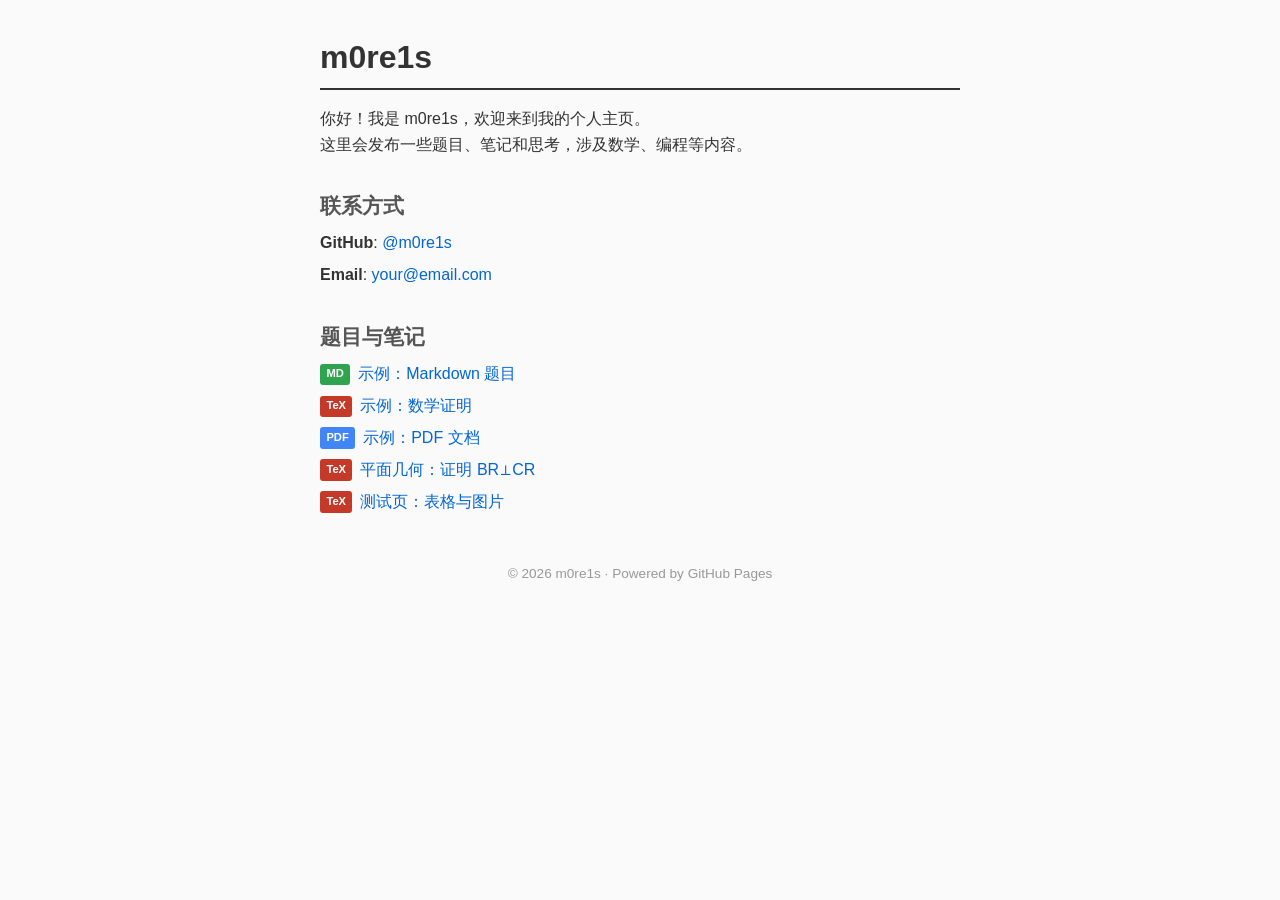
==== index.html @ 66e79171 "添加表格与图片测试页，增加CSS样式支持" ====
<!DOCTYPE html>
<html lang="zh-CN">
<head>
    <meta charset="UTF-8">
    <meta name="viewport" content="width=device-width, initial-scale=1.0">
    <title>m0re1s - 个人主页</title>
    <link rel="stylesheet" href="style.css">
</head>
<body>
    <div class="container">
        <section class="section">
            <h1>m0re1s</h1>
            <p>你好！我是 m0re1s，欢迎来到我的个人主页。</p>
            <p>这里会发布一些题目、笔记和思考，涉及数学、编程等内容。</p>
        </section>

        <section class="section">
            <h2>联系方式</h2>
            <ul class="contact-list">
                <li><strong>GitHub</strong>: <a href="https://github.com/m0re1s" target="_blank">@m0re1s</a></li>
                <li><strong>Email</strong>: <a href="mailto:your@email.com">your@email.com</a></li>
            </ul>
        </section>

        <section class="section">
            <h2>题目与笔记</h2>
            <ul class="post-list">
                <li><span class="tag tag-md">MD</span> <a href="post.html?file=example-md.md">示例：Markdown 题目</a></li>
                <li><span class="tag tag-tex">TeX</span> <a href="post.html?file=example-tex.md">示例：数学证明</a></li>
                <li><span class="tag tag-pdf">PDF</span> <a href="post.html?file=example-pdf.md">示例：PDF 文档</a></li>
                <li><span class="tag tag-tex">TeX</span> <a href="post.html?file=geometry-perpendicular.md">平面几何：证明 BR⊥CR</a></li>
                <li><span class="tag tag-tex">TeX</span> <a href="post.html?file=test-table-image.md">测试页：表格与图片</a></li>
            </ul>
        </section>

        <footer>
            <p>© 2026 m0re1s · Powered by GitHub Pages</p>
        </footer>
    </div>
</body>
</html>
---- style.css ----
* { margin: 0; padding: 0; box-sizing: border-box; }
body { font-family: sans-serif; line-height: 1.6; color: #333; background: #fafafa; padding: 2rem 1rem; }
.container { max-width: 640px; margin: 0 auto; }
h1 { font-size: 2rem; border-bottom: 2px solid #333; padding-bottom: .3rem; margin-bottom: 1rem; }
h2 { font-size: 1.3rem; color: #555; margin-bottom: .5rem; }
.section { margin-bottom: 2rem; }
.contact-list, .post-list { list-style: none; padding: 0; }
.contact-list li, .post-list li { margin-bottom: .4rem; }
.post-list li { display: flex; align-items: center; gap: .5rem; }
a { color: #0366d6; text-decoration: none; }
a:hover { text-decoration: underline; }
.tag { font-size: .7rem; padding: .1rem .4rem; border-radius: 3px; color: #fff; font-weight: bold; }
.tag-md { background: #2ea44f; }
.tag-tex { background: #c53929; }
.tag-pdf { background: #4285f4; }
footer { margin-top: 3rem; font-size: .85rem; color: #999; text-align: center; }

/* 文章页 */
#content { max-width: 640px; margin: 0 auto; padding: 2rem 1rem; }
#content h1 { font-size: 1.5rem; border-bottom: 1px solid #ddd; }
#content h2 { font-size: 1.2rem; }
#content pre { background: #f4f4f4; padding: 1rem; border-radius: 4px; overflow-x: auto; }
#content code { background: #f4f4f4; padding: .1rem .3rem; border-radius: 3px; }
#content p { margin-bottom: .8rem; }
#content ul, #content ol { margin-bottom: .8rem; padding-left: 1.5rem; }
#content table { width: 100%; border-collapse: collapse; margin-bottom: .8rem; }
#content th, #content td { border: 1px solid #ddd; padding: .5rem .8rem; text-align: left; }
#content th { background: #f4f4f4; font-weight: bold; }
#content tr:nth-child(even) { background: #f9f9f9; }
#content img { max-width: 100%; height: auto; border-radius: 4px; margin-bottom: .8rem; }
#content .katex-display { margin: 1rem 0; }
.back { display: inline-block; margin-bottom: 1rem; font-size: .9rem; }
iframe { width: 100%; height: 600px; border: 1px solid #ddd; }
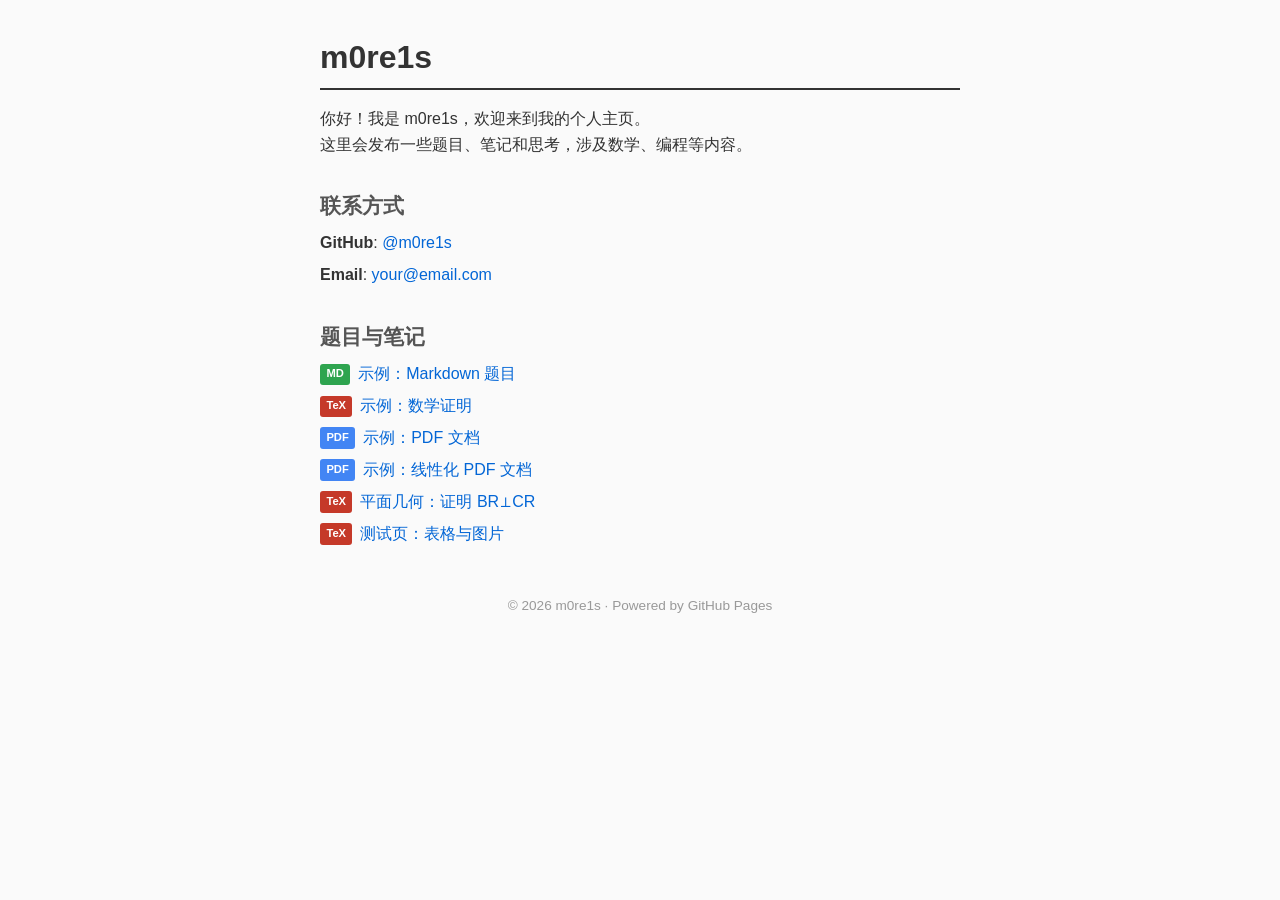
==== commit 8230c8a5: "add linearized PDF comparison page" ====
--- a/index.html
+++ b/index.html
@@ -28,6 +28,7 @@
                 <li><span class="tag tag-md">MD</span> <a href="post.html?file=example-md.md">示例：Markdown 题目</a></li>
                 <li><span class="tag tag-tex">TeX</span> <a href="post.html?file=example-tex.md">示例：数学证明</a></li>
                 <li><span class="tag tag-pdf">PDF</span> <a href="post.html?file=example-pdf.md">示例：PDF 文档</a></li>
+                <li><span class="tag tag-pdf">PDF</span> <a href="post.html?file=example-pdf-linearize.md">示例：线性化 PDF 文档</a></li>
                 <li><span class="tag tag-tex">TeX</span> <a href="post.html?file=geometry-perpendicular.md">平面几何：证明 BR⊥CR</a></li>
                 <li><span class="tag tag-tex">TeX</span> <a href="post.html?file=test-table-image.md">测试页：表格与图片</a></li>
             </ul>
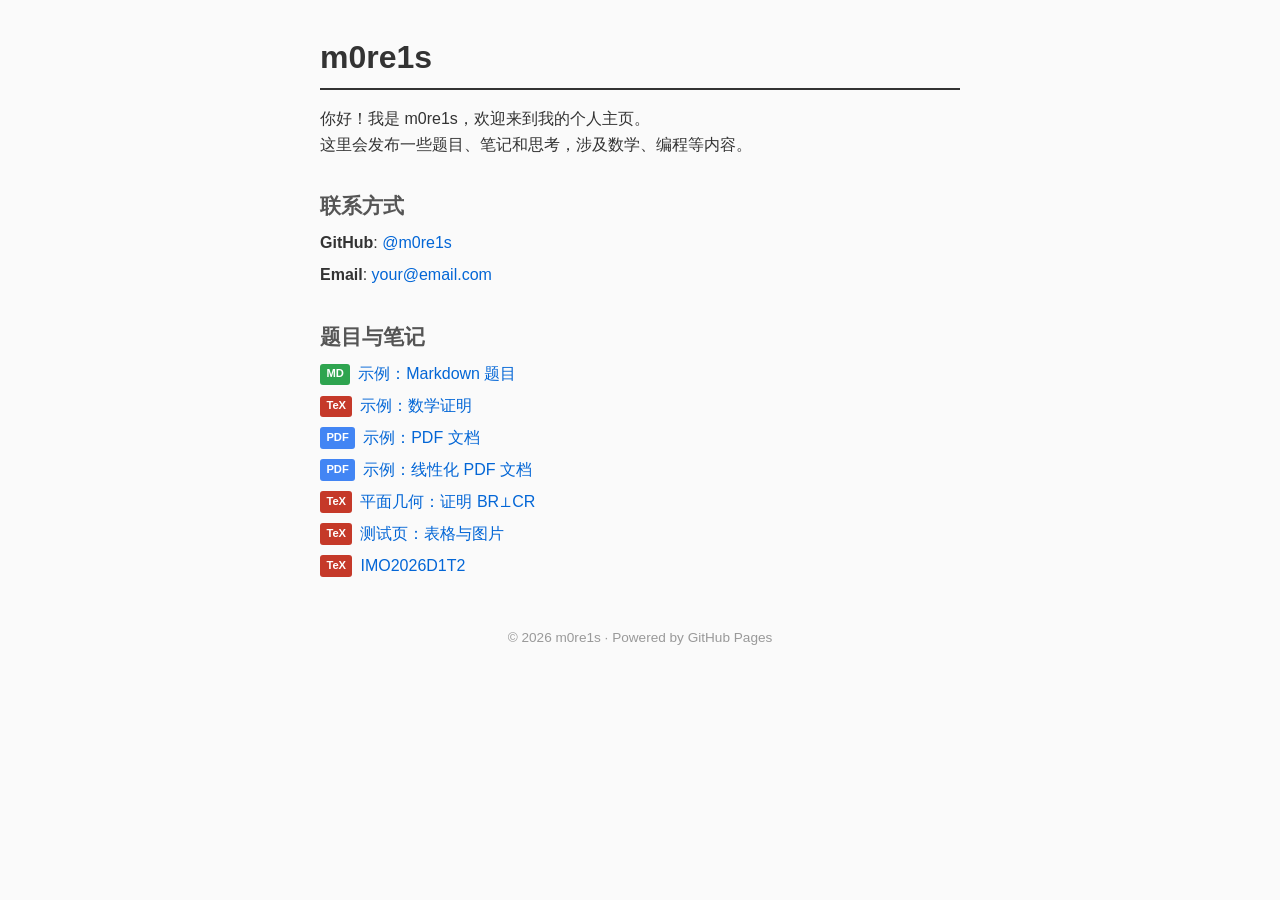
==== commit a5ca98e6: "imo2026" ====
--- a/index.html
+++ b/index.html
@@ -31,6 +31,7 @@
                 <li><span class="tag tag-pdf">PDF</span> <a href="post.html?file=example-pdf-linearize.md">示例：线性化 PDF 文档</a></li>
                 <li><span class="tag tag-tex">TeX</span> <a href="post.html?file=geometry-perpendicular.md">平面几何：证明 BR⊥CR</a></li>
                 <li><span class="tag tag-tex">TeX</span> <a href="post.html?file=test-table-image.md">测试页：表格与图片</a></li>
+                <li><span class="tag tag-tex">TeX</span> <a href="post.html?file=imo2026D1T2.md">IMO2026D1T2</a></li>
             </ul>
         </section>
 
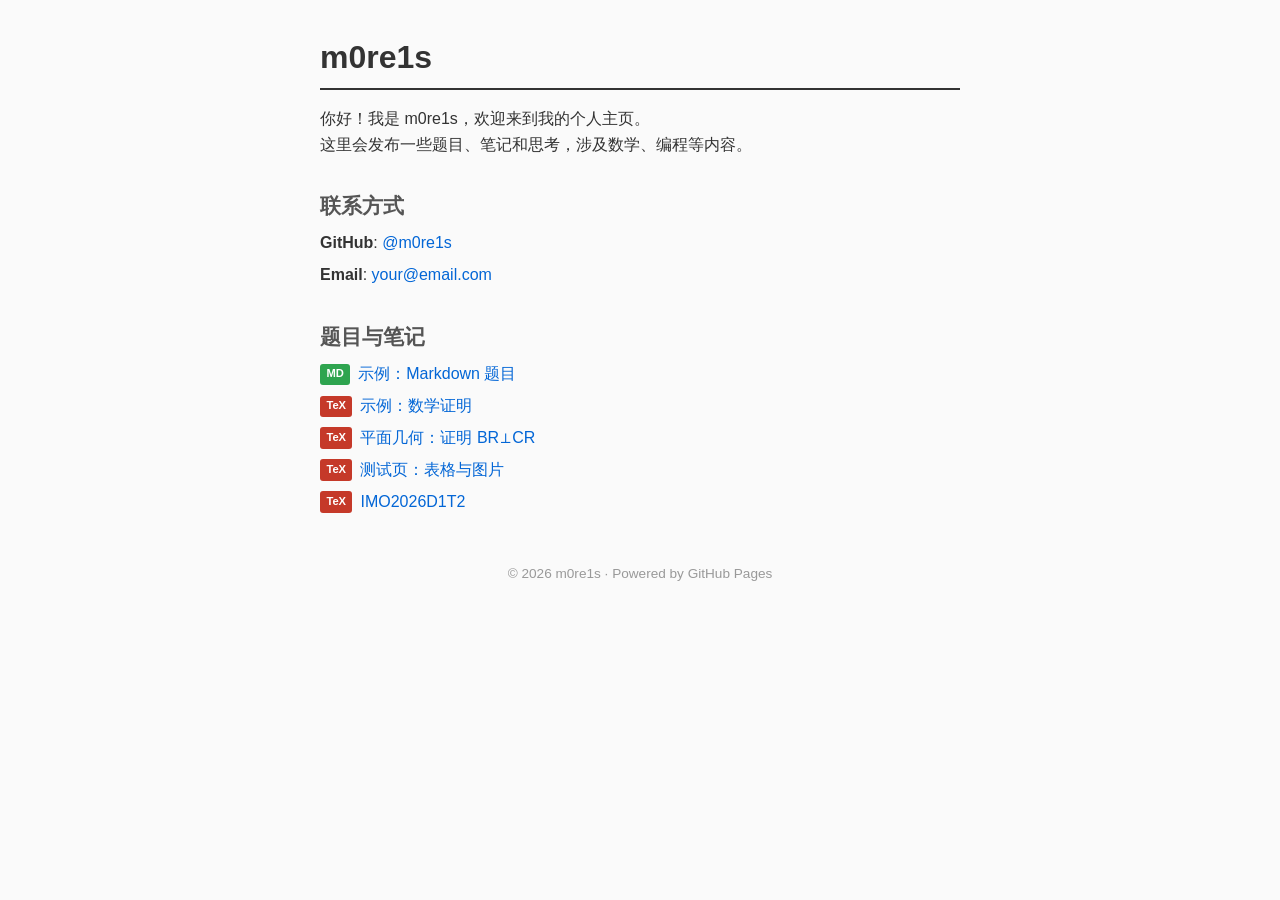
==== commit d2f23b12: "update imo2026" ====
--- a/index.html
+++ b/index.html
@@ -27,8 +27,6 @@
             <ul class="post-list">
                 <li><span class="tag tag-md">MD</span> <a href="post.html?file=example-md.md">示例：Markdown 题目</a></li>
                 <li><span class="tag tag-tex">TeX</span> <a href="post.html?file=example-tex.md">示例：数学证明</a></li>
-                <li><span class="tag tag-pdf">PDF</span> <a href="post.html?file=example-pdf.md">示例：PDF 文档</a></li>
-                <li><span class="tag tag-pdf">PDF</span> <a href="post.html?file=example-pdf-linearize.md">示例：线性化 PDF 文档</a></li>
                 <li><span class="tag tag-tex">TeX</span> <a href="post.html?file=geometry-perpendicular.md">平面几何：证明 BR⊥CR</a></li>
                 <li><span class="tag tag-tex">TeX</span> <a href="post.html?file=test-table-image.md">测试页：表格与图片</a></li>
                 <li><span class="tag tag-tex">TeX</span> <a href="post.html?file=imo2026D1T2.md">IMO2026D1T2</a></li>
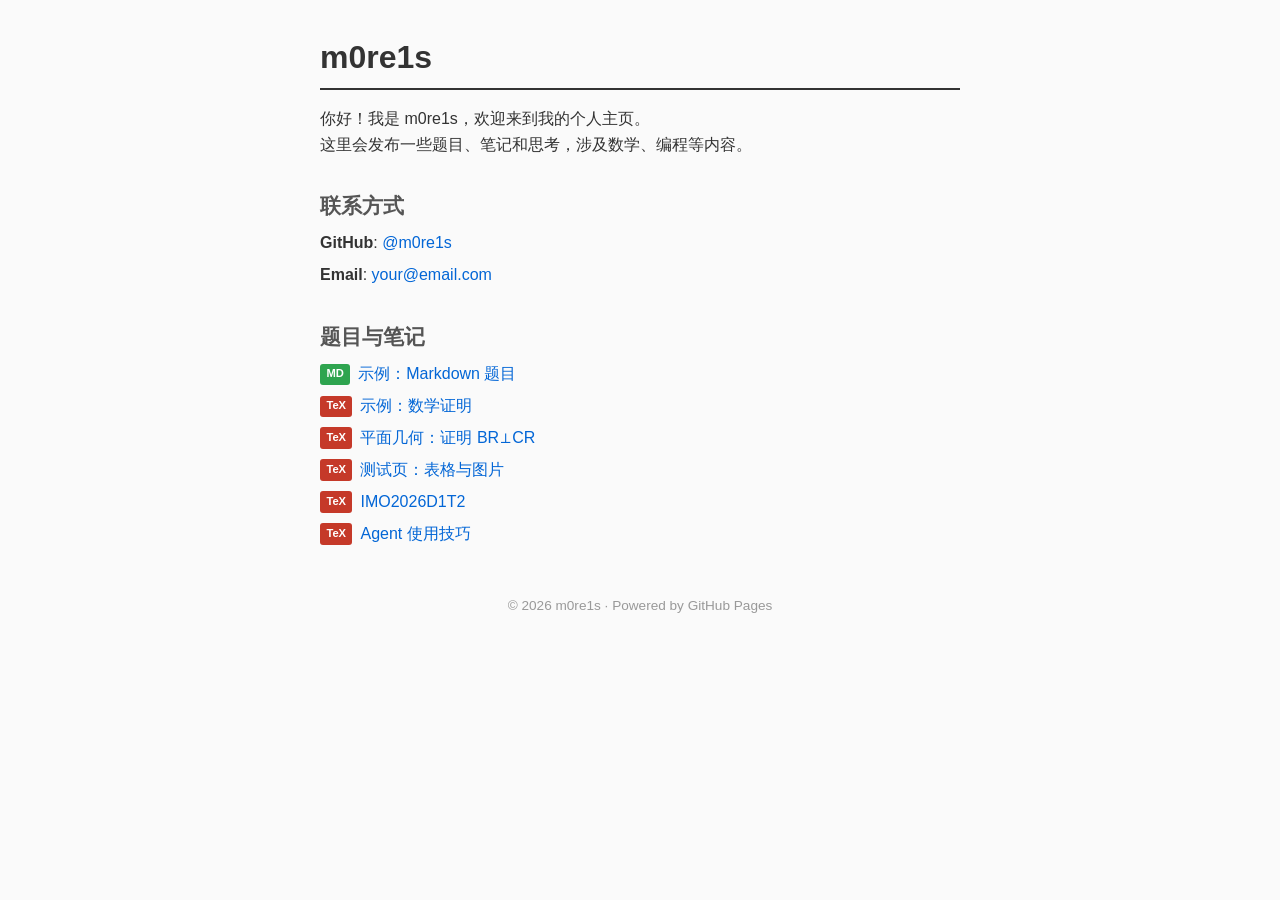
==== commit fad2e555: "add agent tips post; short links via 404; fix katex defer race" ====
--- a/index.html
+++ b/index.html
@@ -29,7 +29,8 @@
                 <li><span class="tag tag-tex">TeX</span> <a href="post.html?file=example-tex.md">示例：数学证明</a></li>
                 <li><span class="tag tag-tex">TeX</span> <a href="post.html?file=geometry-perpendicular.md">平面几何：证明 BR⊥CR</a></li>
                 <li><span class="tag tag-tex">TeX</span> <a href="post.html?file=test-table-image.md">测试页：表格与图片</a></li>
-                <li><span class="tag tag-tex">TeX</span> <a href="post.html?file=imo2026D1T2.md">IMO2026D1T2</a></li>
+                <li><span class="tag tag-tex">TeX</span> <a href="post.html?file=m26072301-imo2026D1T2.md">IMO2026D1T2</a></li>
+                <li><span class="tag tag-tex">TeX</span> <a href="post.html?file=agent-tips.md">Agent 使用技巧</a></li>
             </ul>
         </section>
 
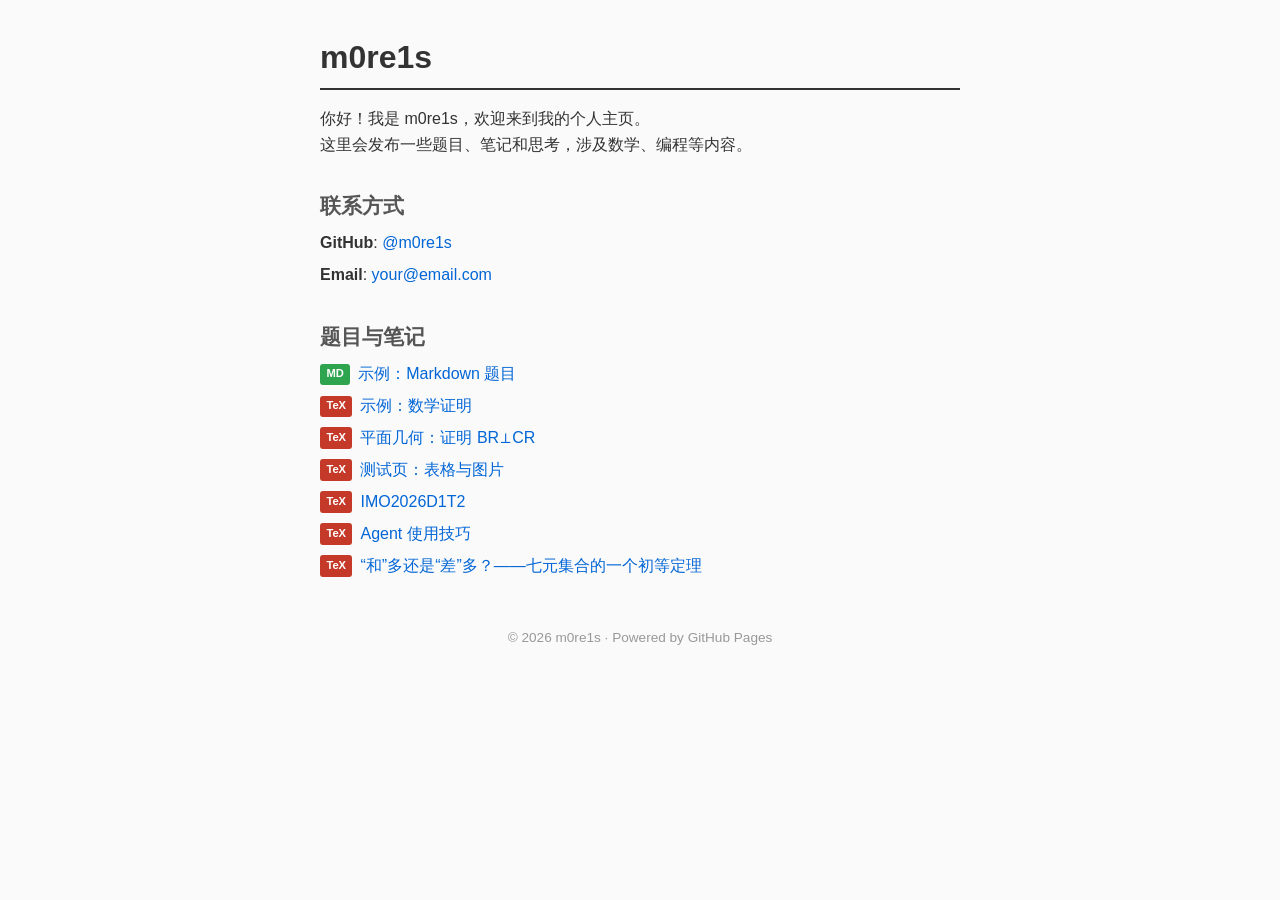
==== commit 046a7b18: "add post: seven elements are not sum-dominant" ====
--- a/index.html
+++ b/index.html
@@ -31,6 +31,7 @@
                 <li><span class="tag tag-tex">TeX</span> <a href="post.html?file=test-table-image.md">测试页：表格与图片</a></li>
                 <li><span class="tag tag-tex">TeX</span> <a href="post.html?file=m26072301-imo2026D1T2.md">IMO2026D1T2</a></li>
                 <li><span class="tag tag-tex">TeX</span> <a href="post.html?file=agent-tips.md">Agent 使用技巧</a></li>
+                <li><span class="tag tag-tex">TeX</span> <a href="post.html?file=mstd-seven-elements.md">“和”多还是“差”多？——七元集合的一个初等定理</a></li>
             </ul>
         </section>
 
--- a/style.css
+++ b/style.css
@@ -30,4 +30,8 @@
 #content img { max-width: 100%; height: auto; border-radius: 4px; margin-bottom: .8rem; }
 #content .katex-display { margin: 1rem 0; }
 .back { display: inline-block; margin-bottom: 1rem; font-size: .9rem; }
+.shortlink { margin-top: 2rem; padding-top: .8rem; border-top: 1px dashed #ddd; font-size: .85rem; color: #666; }
+.shortlink code { background: none; padding: 0; }
+.shortlink button { margin-left: .4rem; font-size: .8rem; padding: .1rem .5rem; border: 1px solid #ccc; border-radius: 3px; background: #fff; color: #333; cursor: pointer; }
+.shortlink button:hover { background: #f0f0f0; }
 iframe { width: 100%; height: 600px; border: 1px solid #ddd; }
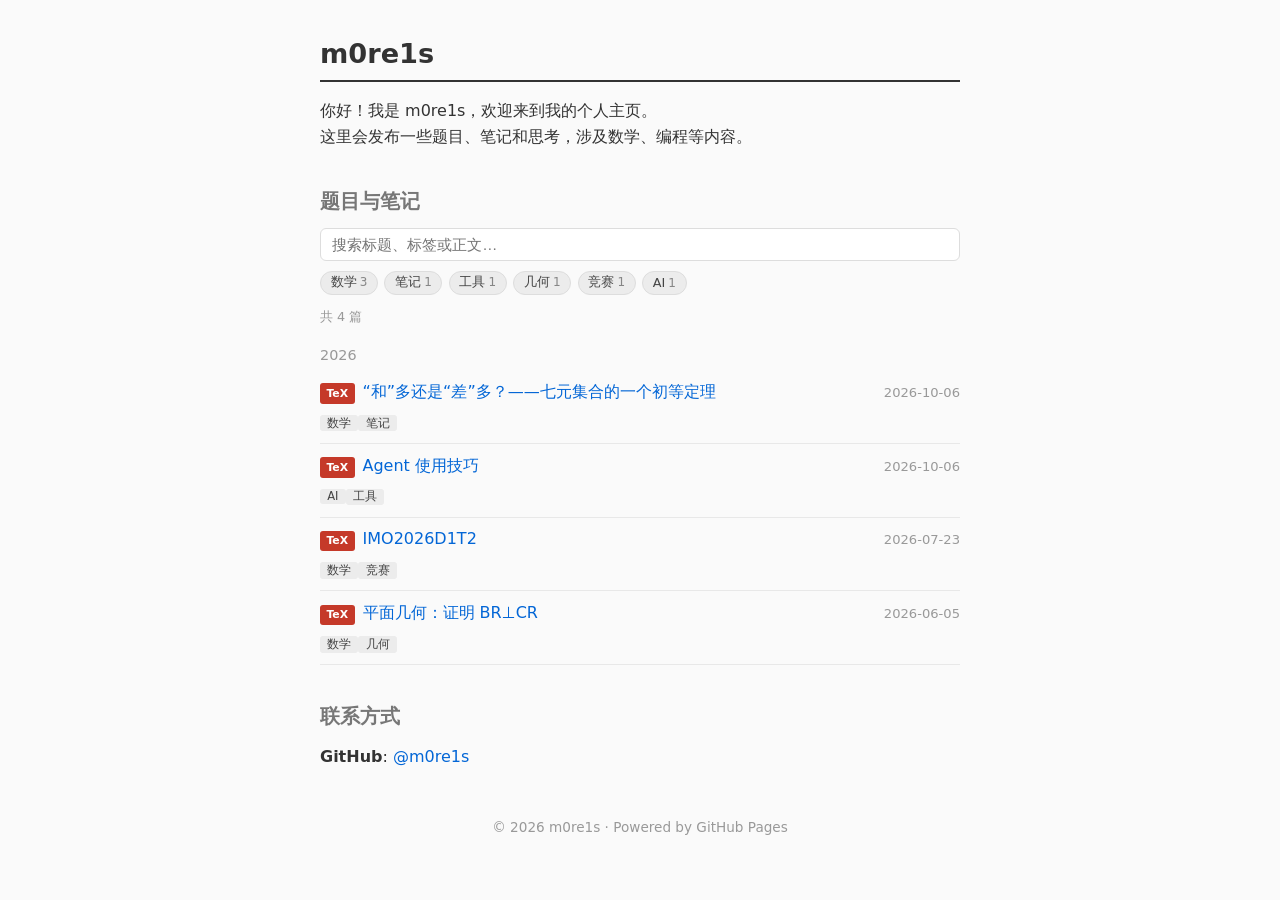
==== commit e49c3c1a: "add search, tags, dates, dark mode; posts-data manifest as single data source" ====
--- a/index.html
+++ b/index.html
@@ -3,6 +3,7 @@
 <head>
     <meta charset="UTF-8">
     <meta name="viewport" content="width=device-width, initial-scale=1.0">
+    <meta name="description" content="m0re1s 的个人博客：数学竞赛题目、笔记与思考。">
     <title>m0re1s - 个人主页</title>
     <link rel="stylesheet" href="style.css">
 </head>
@@ -15,23 +16,18 @@
         </section>
 
         <section class="section">
+            <h2>题目与笔记</h2>
+            <input id="search" type="search" placeholder="搜索标题、标签或正文…" autocomplete="off">
+            <div id="chips" class="chips"></div>
+            <p id="count" class="count"></p>
+            <div id="list"></div>
+            <noscript><p class="empty">文章列表需要启用 JavaScript 才能显示。</p></noscript>
+        </section>
+
+        <section class="section">
             <h2>联系方式</h2>
             <ul class="contact-list">
                 <li><strong>GitHub</strong>: <a href="https://github.com/m0re1s" target="_blank">@m0re1s</a></li>
-                <li><strong>Email</strong>: <a href="mailto:your@email.com">your@email.com</a></li>
-            </ul>
-        </section>
-
-        <section class="section">
-            <h2>题目与笔记</h2>
-            <ul class="post-list">
-                <li><span class="tag tag-md">MD</span> <a href="post.html?file=example-md.md">示例：Markdown 题目</a></li>
-                <li><span class="tag tag-tex">TeX</span> <a href="post.html?file=example-tex.md">示例：数学证明</a></li>
-                <li><span class="tag tag-tex">TeX</span> <a href="post.html?file=geometry-perpendicular.md">平面几何：证明 BR⊥CR</a></li>
-                <li><span class="tag tag-tex">TeX</span> <a href="post.html?file=test-table-image.md">测试页：表格与图片</a></li>
-                <li><span class="tag tag-tex">TeX</span> <a href="post.html?file=m26072301-imo2026D1T2.md">IMO2026D1T2</a></li>
-                <li><span class="tag tag-tex">TeX</span> <a href="post.html?file=agent-tips.md">Agent 使用技巧</a></li>
-                <li><span class="tag tag-tex">TeX</span> <a href="post.html?file=mstd-seven-elements.md">“和”多还是“差”多？——七元集合的一个初等定理</a></li>
             </ul>
         </section>
 
@@ -39,5 +35,124 @@
             <p>© 2026 m0re1s · Powered by GitHub Pages</p>
         </footer>
     </div>
+
+    <!-- 文章清单：全站唯一数据源（首页列表、文章页日期/标签行、404.html 短链解析均从此读取）。
+         新增文章 = posts/ 建 .md + 此处加一行（展示按 date 倒序，与数组顺序无关，建议新条目放最前）。
+         字段：file（⚠️ 勿改名，短码随之失效）/ title（⚠️ 勿含 </script）/ date（YYYY-MM-DD）/ tags / fmt（MD|TeX|PDF）。 -->
+    <script id="posts-data" type="application/json">
+    [
+      {"file": "mstd-seven-elements.md", "title": "“和”多还是“差”多？——七元集合的一个初等定理", "date": "2026-10-06", "tags": ["数学", "笔记"], "fmt": "TeX"},
+      {"file": "agent-tips.md", "title": "Agent 使用技巧", "date": "2026-10-06", "tags": ["AI", "工具"], "fmt": "TeX"},
+      {"file": "m26072301-imo2026D1T2.md", "title": "IMO2026D1T2", "date": "2026-07-23", "tags": ["数学", "竞赛"], "fmt": "TeX"},
+      {"file": "geometry-perpendicular.md", "title": "平面几何：证明 BR⊥CR", "date": "2026-06-05", "tags": ["数学", "几何"], "fmt": "TeX"}
+    ]
+    </script>
+
+    <script>
+    (() => {
+        const POSTS = JSON.parse(document.getElementById('posts-data').textContent);
+        const listEl = document.getElementById('list');
+        const chipsEl = document.getElementById('chips');
+        const searchEl = document.getElementById('search');
+        const countEl = document.getElementById('count');
+
+        let activeTag = null;   // 当前选中的标签筛选（null = 全部）
+        let fullText = null;    // {file: 正文小写文本}，首次实际搜索时才拉取正文构建
+        let indexing = false;
+
+        const esc = s => String(s).replace(/[&<>"']/g, c =>
+            ({'&': '&amp;', '<': '&lt;', '>': '&gt;', '"': '&quot;', "'": '&#39;'}[c]));
+
+        function filtered() {
+            const q = searchEl.value.trim().toLowerCase();
+            return POSTS
+                .filter(p => {
+                    if (activeTag && !p.tags.includes(activeTag)) return false;
+                    if (!q) return true;
+                    if (p.title.toLowerCase().includes(q)) return true;
+                    if (p.tags.some(t => t.toLowerCase().includes(q))) return true;
+                    return fullText ? (fullText[p.file] || '').includes(q) : false;
+                })
+                .sort((a, b) => b.date.localeCompare(a.date));
+        }
+
+        function render() {
+            const q = searchEl.value.trim().toLowerCase();
+            const posts = filtered();
+            const building = q && !fullText && indexing;
+            countEl.textContent = !(q || activeTag) ? '共 ' + posts.length + ' 篇'
+                : posts.length ? '筛到 ' + posts.length + ' 篇' + (building ? '（正在建立全文索引…）' : '')
+                : (building ? '正在建立全文索引…' : '没有匹配的文章');
+            let html = '', year = '';
+            for (const p of posts) {
+                const y = p.date.slice(0, 4);
+                if (y !== year) { html += '<h3 class="year">' + y + '</h3>'; year = y; }
+                html += '<div class="post-item">'
+                    + '<div class="post-line">'
+                    + '<span class="tag tag-' + esc(p.fmt.toLowerCase()) + '">' + esc(p.fmt) + '</span>'
+                    + '<a class="post-title" href="post.html?file=' + encodeURIComponent(p.file) + '">' + esc(p.title) + '</a>'
+                    + '<time class="post-date" datetime="' + p.date + '">' + p.date + '</time>'
+                    + '</div>'
+                    + '<div class="post-tags">'
+                    + p.tags.map(t => '<button type="button" class="mini-tag" data-tag="' + esc(t) + '">' + esc(t) + '</button>').join('')
+                    + '</div>'
+                    + '</div>';
+            }
+            listEl.innerHTML = html;
+        }
+
+        function renderChips() {
+            const counts = {};
+            POSTS.forEach(p => p.tags.forEach(t => { counts[t] = (counts[t] || 0) + 1; }));
+            chipsEl.innerHTML = Object.keys(counts)
+                .sort((a, b) => counts[b] - counts[a] || a.localeCompare(b, 'zh'))
+                .map(t => '<button type="button" class="chip' + (t === activeTag ? ' active' : '') + '" data-tag="' + esc(t) + '">'
+                    + esc(t) + '<span>' + counts[t] + '</span></button>')
+                .join('');
+        }
+
+        function setTag(t) {
+            activeTag = (t === activeTag) ? null : t;
+            renderChips();
+            render();
+        }
+
+        // 标签筛选：顶部 chips 与列表内小标签共用，点击切换，再点取消
+        chipsEl.addEventListener('click', e => {
+            const b = e.target.closest('.chip');
+            if (b) setTag(b.dataset.tag);
+        });
+        listEl.addEventListener('click', e => {
+            const b = e.target.closest('.mini-tag');
+            if (b) setTag(b.dataset.tag);
+        });
+
+        // 搜索：输入防抖过滤；首次实际搜索才懒构建全文索引，构建完自动重渲染
+        let debounce;
+        searchEl.addEventListener('input', () => {
+            clearTimeout(debounce);
+            debounce = setTimeout(() => {
+                const q = searchEl.value.trim().toLowerCase();
+                if (q && !fullText && !indexing) {
+                    indexing = true;
+                    Promise.all(POSTS.map(p =>
+                        fetch('posts/' + p.file).then(r => r.text()).then(t => [p.file, t.toLowerCase()])
+                    )).then(entries => {
+                        fullText = Object.fromEntries(entries);
+                        indexing = false;
+                        render();
+                    }).catch(() => { indexing = false; });
+                }
+                render();
+            }, 150);
+        });
+        searchEl.addEventListener('keydown', e => {
+            if (e.key === 'Escape') { searchEl.value = ''; render(); }
+        });
+
+        renderChips();
+        render();
+    })();
+    </script>
 </body>
-</html>+</html>
--- a/style.css
+++ b/style.css
@@ -1,37 +1,94 @@
+/* 主题变量：浅色默认，暗色仅覆盖变量（跟随系统 prefers-color-scheme，零 JS） */
+:root {
+    --bg: #fafafa;
+    --fg: #333;
+    --muted: #777;
+    --faint: #999;
+    --border: #ddd;
+    --border-weak: #e8e8e8;
+    --soft: #f4f4f4;
+    --soft-2: #f9f9f9;
+    --link: #0366d6;
+    --chip-bg: #ececec;
+    --chip-fg: #444;
+    --input-bg: #fff;
+}
+@media (prefers-color-scheme: dark) {
+    :root {
+        --bg: #14171c;
+        --fg: #d8d8d8;
+        --muted: #9aa0a6;
+        --faint: #6e747c;
+        --border: #3a3f46;
+        --border-weak: #262b31;
+        --soft: #1e2229;
+        --soft-2: #191d23;
+        --link: #6cb2f5;
+        --chip-bg: #242a31;
+        --chip-fg: #c6cbd1;
+        --input-bg: #1b1f26;
+    }
+}
+
 * { margin: 0; padding: 0; box-sizing: border-box; }
-body { font-family: sans-serif; line-height: 1.6; color: #333; background: #fafafa; padding: 2rem 1rem; }
+body { font-family: system-ui, -apple-system, "Segoe UI", "Microsoft YaHei", sans-serif; line-height: 1.6; color: var(--fg); background: var(--bg); padding: 2rem 1rem; }
 .container { max-width: 640px; margin: 0 auto; }
-h1 { font-size: 2rem; border-bottom: 2px solid #333; padding-bottom: .3rem; margin-bottom: 1rem; }
-h2 { font-size: 1.3rem; color: #555; margin-bottom: .5rem; }
-.section { margin-bottom: 2rem; }
-.contact-list, .post-list { list-style: none; padding: 0; }
-.contact-list li, .post-list li { margin-bottom: .4rem; }
-.post-list li { display: flex; align-items: center; gap: .5rem; }
-a { color: #0366d6; text-decoration: none; }
+h1 { font-size: 1.7rem; border-bottom: 2px solid var(--fg); padding-bottom: .3rem; margin-bottom: 1rem; }
+h2 { font-size: 1.25rem; color: var(--muted); margin-bottom: .7rem; }
+.section { margin-bottom: 2.2rem; }
+a { color: var(--link); text-decoration: none; }
 a:hover { text-decoration: underline; }
-.tag { font-size: .7rem; padding: .1rem .4rem; border-radius: 3px; color: #fff; font-weight: bold; }
+
+/* 联系方式 */
+.contact-list { list-style: none; }
+.contact-list li { margin-bottom: .3rem; }
+
+/* 搜索与标签筛选 */
+#search { width: 100%; padding: .45rem .7rem; margin-bottom: .6rem; font-size: .95rem; color: var(--fg); background: var(--input-bg); border: 1px solid var(--border); border-radius: 6px; }
+#search:focus { outline: none; border-color: var(--link); }
+.chips { display: flex; flex-wrap: wrap; gap: .4rem; margin-bottom: .8rem; }
+.chip { font-family: inherit; font-size: .8rem; padding: .15rem .6rem; border: 1px solid var(--border); border-radius: 999px; background: var(--chip-bg); color: var(--chip-fg); cursor: pointer; }
+.chip span { opacity: .6; margin-left: .2rem; font-size: .75rem; }
+.chip.active { background: var(--link); border-color: var(--link); color: #fff; }
+.count { font-size: .8rem; color: var(--faint); margin-bottom: .4rem; }
+
+/* 文章列表（按年分组的简易归档） */
+.year { font-size: .9rem; color: var(--faint); font-weight: normal; margin: 1rem 0 .2rem; }
+.post-item { padding: .55rem 0; border-bottom: 1px solid var(--border-weak); }
+.post-line { display: flex; align-items: baseline; gap: .5rem; }
+.post-title { font-weight: 500; }
+.post-date { margin-left: auto; flex-shrink: 0; font-size: .82rem; color: var(--faint); }
+.post-tags { margin-top: .25rem; }
+.mini-tag { font-family: inherit; font-size: .72rem; padding: .05rem .45rem; border: none; border-radius: 3px; background: var(--chip-bg); color: var(--chip-fg); cursor: pointer; }
+.empty { color: var(--faint); padding: 1rem 0; }
+
+/* 类型徽章（内容格式：MD 绿 / TeX 红 / PDF 蓝） */
+.tag { font-size: .68rem; padding: .1rem .4rem; border-radius: 3px; color: #fff; font-weight: bold; flex-shrink: 0; }
 .tag-md { background: #2ea44f; }
 .tag-tex { background: #c53929; }
 .tag-pdf { background: #4285f4; }
-footer { margin-top: 3rem; font-size: .85rem; color: #999; text-align: center; }
 
 /* 文章页 */
 #content { max-width: 640px; margin: 0 auto; padding: 2rem 1rem; }
-#content h1 { font-size: 1.5rem; border-bottom: 1px solid #ddd; }
-#content h2 { font-size: 1.2rem; }
-#content pre { background: #f4f4f4; padding: 1rem; border-radius: 4px; overflow-x: auto; }
-#content code { background: #f4f4f4; padding: .1rem .3rem; border-radius: 3px; }
+#content h1 { font-size: 1.5rem; border-bottom: 1px solid var(--border); }
+#content h2 { font-size: 1.2rem; color: var(--fg); }
+#content pre { background: var(--soft); padding: 1rem; border-radius: 4px; overflow-x: auto; }
+#content code { background: var(--soft); padding: .1rem .3rem; border-radius: 3px; }
 #content p { margin-bottom: .8rem; }
 #content ul, #content ol { margin-bottom: .8rem; padding-left: 1.5rem; }
 #content table { width: 100%; border-collapse: collapse; margin-bottom: .8rem; }
-#content th, #content td { border: 1px solid #ddd; padding: .5rem .8rem; text-align: left; }
-#content th { background: #f4f4f4; font-weight: bold; }
-#content tr:nth-child(even) { background: #f9f9f9; }
+#content th, #content td { border: 1px solid var(--border); padding: .5rem .8rem; text-align: left; }
+#content th { background: var(--soft); font-weight: bold; }
+#content tr:nth-child(even) { background: var(--soft-2); }
 #content img { max-width: 100%; height: auto; border-radius: 4px; margin-bottom: .8rem; }
 #content .katex-display { margin: 1rem 0; }
 .back { display: inline-block; margin-bottom: 1rem; font-size: .9rem; }
-.shortlink { margin-top: 2rem; padding-top: .8rem; border-top: 1px dashed #ddd; font-size: .85rem; color: #666; }
+#content .post-meta { margin: .4rem 0 1.5rem; font-size: .85rem; color: var(--muted); }
+#content .post-meta .mini-tag { cursor: default; }
+.shortlink { margin-top: 2rem; padding-top: .8rem; border-top: 1px dashed var(--border); font-size: .85rem; color: var(--muted); }
 .shortlink code { background: none; padding: 0; }
-.shortlink button { margin-left: .4rem; font-size: .8rem; padding: .1rem .5rem; border: 1px solid #ccc; border-radius: 3px; background: #fff; color: #333; cursor: pointer; }
-.shortlink button:hover { background: #f0f0f0; }
-iframe { width: 100%; height: 600px; border: 1px solid #ddd; }+.shortlink button { font-family: inherit; margin-left: .4rem; font-size: .8rem; padding: .1rem .5rem; border: 1px solid var(--border); border-radius: 3px; background: var(--input-bg); color: var(--fg); cursor: pointer; }
+.shortlink button:hover { background: var(--soft); }
+iframe { width: 100%; height: 600px; border: 1px solid var(--border); }
+
+footer { margin-top: 3rem; font-size: .85rem; color: var(--faint); text-align: center; }
